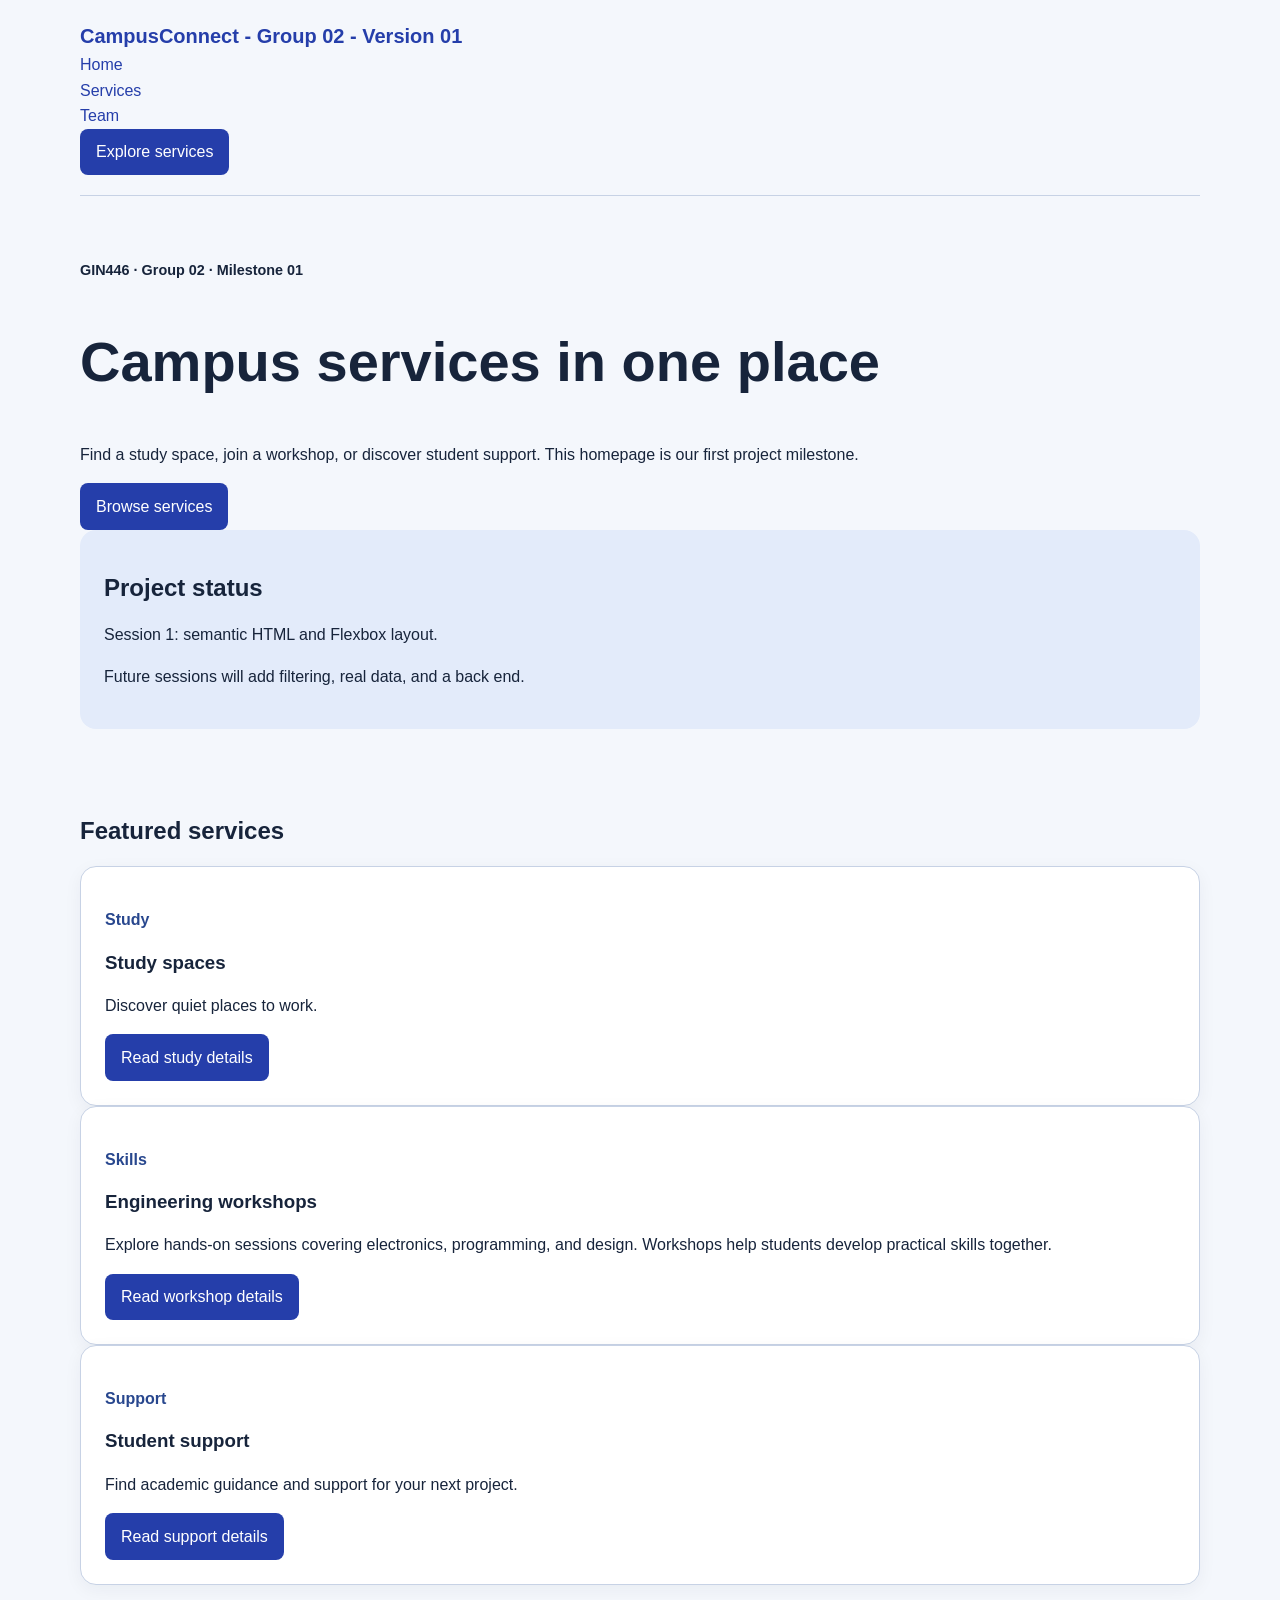
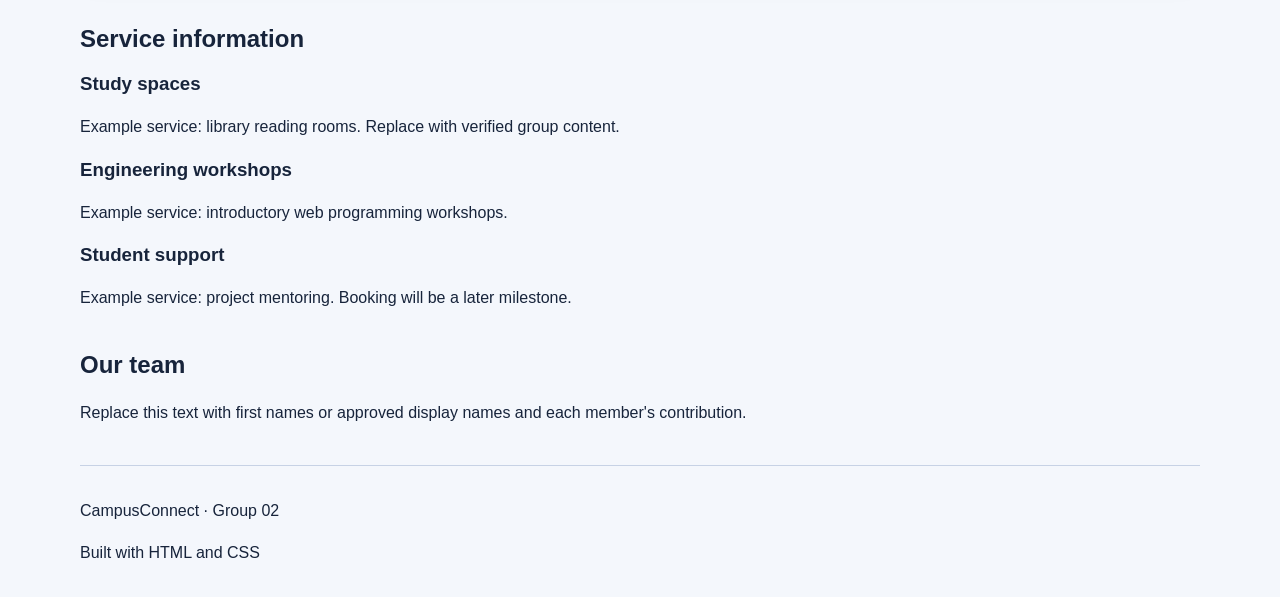
==== index.html @ 804b4c52 "Add files via upload" ====
<!doctype html>
<html lang="en">
<head>
  <meta charset="utf-8">
  <meta name="viewport" content="width=device-width, initial-scale=1">
  <title>CampusConnect | Group 02</title>
  <link rel="stylesheet" href="css/styles.css">
</head>
<body>
  <a class="skip-link" href="#main">Skip to main content</a>
  <header class="site-header container">
    <a class="brand" href="#home">CampusConnect - Group 02 - Version 01</a>
    <nav aria-label="Main navigation">
      <ul class="nav-list">
        <li><a href="#home">Home</a></li>
        <li><a href="#services">Services</a></li>
        <li><a href="#team">Team</a></li>
      </ul>
    </nav>
    <a class="button" href="#services">Explore services</a>
  </header>
  <main id="main" class="container">
    <section class="hero" id="home" aria-labelledby="hero-title">
      <div class="hero-copy">
        <p class="eyebrow">GIN446 · Group 02 · Milestone 01</p>
        <h1 id="hero-title">Campus services in one place</h1>
        <p>Find a study space, join a workshop, or discover student support. This homepage is our first project milestone.</p>
        <a class="button" href="#services">Browse services</a>
      </div>
      <aside class="project-summary" aria-labelledby="summary-title">
        <h2 id="summary-title">Project status</h2>
        <p>Session 1: semantic HTML and Flexbox layout.</p>
        <p>Future sessions will add filtering, real data, and a back end.</p>
      </aside>
    </section>
    <section id="services" aria-labelledby="services-title">
      <h2 id="services-title">Featured services</h2>
      <div class="cards">
        <article class="card">
          <p class="tag">Study</p><h3>Study spaces</h3>
          <p>Discover quiet places to work.</p>
          <a class="button" href="#study-details">Read study details</a>
        </article>
        <article class="card">
          <p class="tag">Skills</p><h3>Engineering workshops</h3>
          <p>Explore hands-on sessions covering electronics, programming, and design. Workshops help students develop practical skills together.</p>
          <a class="button" href="#workshop-details">Read workshop details</a>
        </article>
        <article class="card">
          <p class="tag">Support</p><h3>Student support</h3>
          <p>Find academic guidance and support for your next project.</p>
          <a class="button" href="#support-details">Read support details</a>
        </article>
      </div>
    </section>
    <section class="details" aria-labelledby="details-title">
      <h2 id="details-title">Service information</h2>
      <h3 id="study-details">Study spaces</h3><p>Example service: library reading rooms. Replace with verified group content.</p>
      <h3 id="workshop-details">Engineering workshops</h3><p>Example service: introductory web programming workshops.</p>
      <h3 id="support-details">Student support</h3><p>Example service: project mentoring. Booking will be a later milestone.</p>
    </section>
    <section id="team" aria-labelledby="team-title">
      <h2 id="team-title">Our team</h2>
      <p>Replace this text with first names or approved display names and each member's contribution.</p>
    </section>
  </main>
  <footer class="site-footer container"><p>CampusConnect · Group 02</p><p>Built with HTML and CSS</p></footer>
</body>
</html>
---- css/styles.css ----
/* Base styles are supplied. Students implement the layout below. */
* { box-sizing: border-box; }
body { margin: 0; font-family: Arial, sans-serif; line-height: 1.6; color: #17243b; background: #f4f7fc; }
h1, h2, h3 { line-height: 1.2; }
h1 { font-size: clamp(2rem, 5vw, 3.5rem); }
a { color: #253eaa; overflow-wrap: anywhere; }
.container { width: min(1120px, calc(100% - 2rem)); margin-inline: auto; }
.site-header { padding-block: 1.25rem; border-bottom: 1px solid #c7d2e5; }
.brand { font-weight: 800; font-size: 1.25rem; text-decoration: none; }
.nav-list { list-style: none; padding: 0; margin: 0; }
.nav-list a { text-decoration: none; }
.hero { padding-block: 3rem; }
.eyebrow { font-size: .9rem; font-weight: bold; }
.project-summary { background: #e3ebfa; padding: 1.5rem; border-radius: 1rem; }
.card { background: white; border: 1px solid #c7d2e5; border-radius: 1rem; padding: 1.5rem; box-shadow: 0 5px 18px #17243b0d; }
.tag { color: #28478e; font-weight: bold; }
.button { display: inline-block; background: #253eaa; color: white; padding: .65rem 1rem; border-radius: .5rem; text-decoration: none; }
.button:hover { background: #172c83; }
a:focus-visible { outline: 3px solid #9a4800; outline-offset: 4px; }
section { margin-bottom: 2.5rem; scroll-margin-top: 1rem; }
.site-footer { padding-block: 1rem; border-top: 1px solid #c7d2e5; }
.skip-link { position: absolute; top: -100px; left: 1rem; background: white; padding: .5rem; }
.skip-link:focus { top: .5rem; }

/* TODO 1: Header: display:flex; align-items:center; flex-wrap:wrap; gap:1.5rem. */
/* TODO 2: Push the last header link right using auto margin on nav. */
/* TODO 3: Make .nav-list flex, wrapping, with gap:1rem. */
/* TODO 4: Hero: wrapping flex row, align-items:center, gap:2rem.
   .hero-copy: flex:2 1 28rem; .project-summary: flex:1 1 16rem.
   Set min-width:0 on both hero items. */
/* TODO 5: Cards: wrapping flex container, gap:1.25rem, stretch alignment. */
/* TODO 6: Each card: flex:1 1 16rem; min-width:0; nested flex column. */
/* TODO 7: Pin card links with margin-top:auto; align-self:flex-start. */
/* TODO 8: Footer: wrapping flex row; space-between; gap:1rem. */
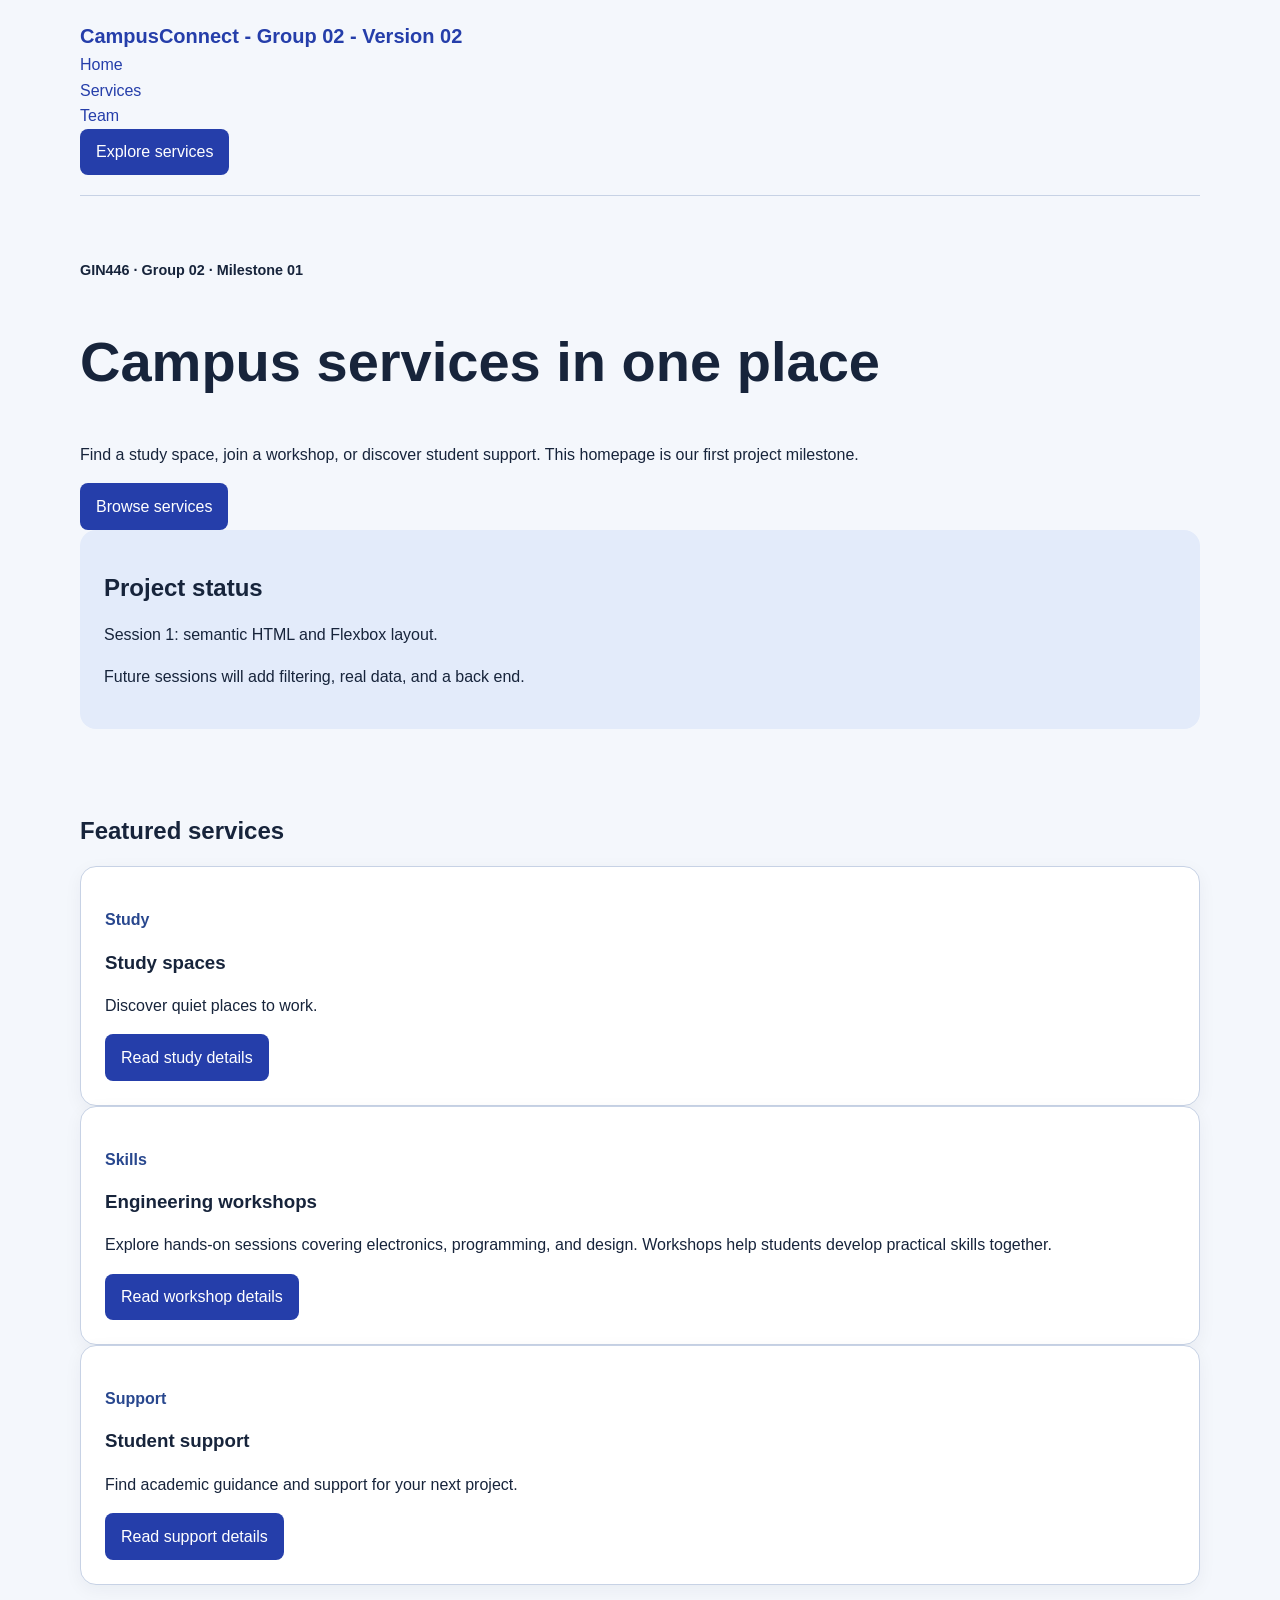
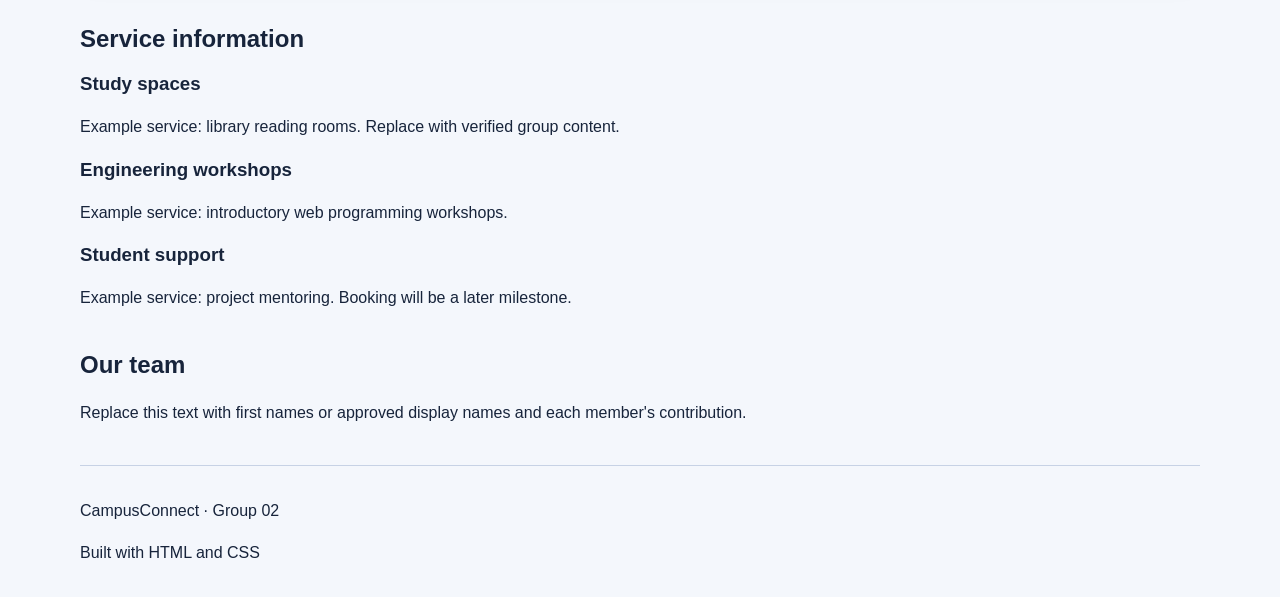
==== commit 08be2521: "Update index.html" ====
--- a/index.html
+++ b/index.html
@@ -9,7 +9,7 @@
 <body>
   <a class="skip-link" href="#main">Skip to main content</a>
   <header class="site-header container">
-    <a class="brand" href="#home">CampusConnect - Group 02 - Version 01</a>
+    <a class="brand" href="#home">CampusConnect - Group 02 - Version 02</a>
     <nav aria-label="Main navigation">
       <ul class="nav-list">
         <li><a href="#home">Home</a></li>
